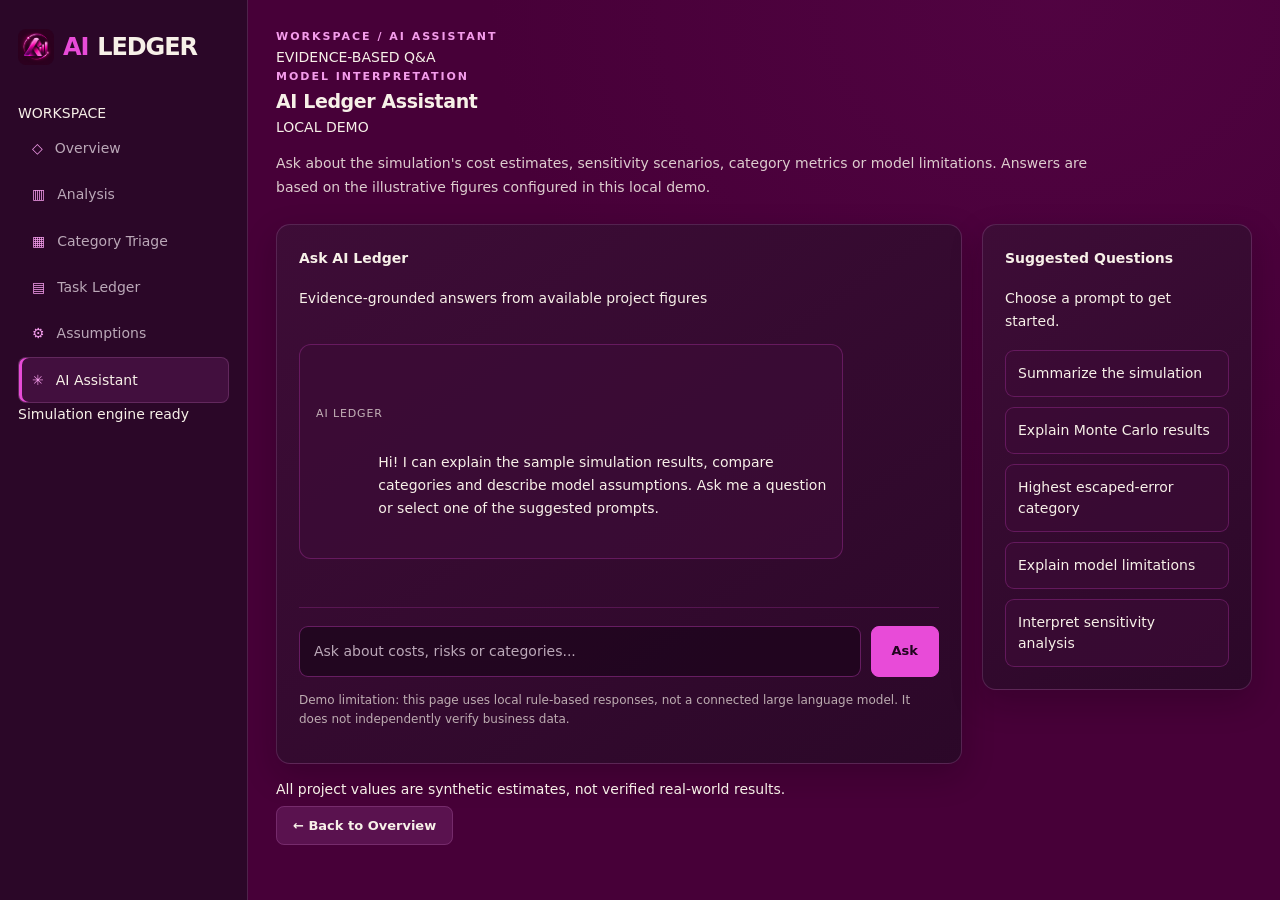
==== ai-assistant.html @ c5599b00 "Complete AI Ledger Overview Dashboard" ====
<!DOCTYPE html>
<html lang="en">
<head>
  <meta charset="UTF-8">
  <meta name="viewport" content="width=device-width, initial-scale=1.0">
  <title>AI Assistant | AI LEDGER</title>
  <link rel="stylesheet" href="styles.css">
  <style>
    .assistant-intro {
      max-width: 850px;
      line-height: 1.7;
      opacity: .85;
      margin-bottom: 24px;
    }
    .assistant-layout {
      display: grid;
      grid-template-columns: minmax(0, 1fr) 270px;
      gap: 20px;
      align-items: start;
    }
    .assistant-chat {
      min-width: 0;
      display: flex;
      flex-direction: column;
      min-height: 540px;
    }
    .chat-messages {
      display: flex;
      flex-direction: column;
      gap: 15px;
      padding: 20px 0;
      flex: 1;
      min-height: 280px;
      max-height: 460px;
      overflow-y: auto;
    }
    .chat-message {
      max-width: 88%;
      padding: 14px 16px;
      border: 1px solid rgba(230, 72, 220, .25);
      border-radius: 12px;
      line-height: 1.65;
      white-space: pre-wrap;
      overflow-wrap: anywhere;
    }
    .chat-message.assistant {
      align-self: flex-start;
      background: rgba(60, 12, 55, .7);
    }
    .chat-message.user {
      align-self: flex-end;
      background: rgba(160, 30, 140, .25);
    }
    .chat-role {
      display: block;
      font-size: 11px;
      text-transform: uppercase;
      letter-spacing: .08em;
      opacity: .72;
      margin-bottom: 5px;
    }
    .chat-form {
      display: flex;
      gap: 10px;
      border-top: 1px solid rgba(230, 72, 220, .2);
      padding-top: 18px;
    }
    .chat-form input {
      flex: 1;
      min-width: 0;
      padding: 13px 14px;
      color: inherit;
      background: rgba(30, 5, 29, .8);
      border: 1px solid rgba(230, 72, 220, .35);
      border-radius: 9px;
      font: inherit;
    }
    .chat-form button {
      padding: 12px 20px;
      cursor: pointer;
    }
    .suggestion-list {
      display: flex;
      flex-direction: column;
      gap: 10px;
      margin-top: 18px;
    }
    .suggestion-button {
      text-align: left;
      padding: 12px;
      color: inherit;
      background: rgba(60, 12, 55, .65);
      border: 1px solid rgba(230, 72, 220, .25);
      border-radius: 9px;
      cursor: pointer;
      font: inherit;
      line-height: 1.5;
    }
    .suggestion-button:hover {
      border-color: rgba(240, 75, 220, .8);
    }
    .assistant-disclaimer {
      font-size: 12px;
      opacity: .7;
      line-height: 1.6;
      margin-top: 14px;
    }
    @media (max-width: 900px) {
      .assistant-layout { grid-template-columns: 1fr; }
      .assistant-chat { min-height: 440px; }
    }
    @media (max-width: 600px) {
      .chat-form { flex-direction: column; }
      .chat-message { max-width: 96%; }
    }
  </style>
</head>
<body>
<div class="app-shell">
  <aside class="sidebar">
    <a class="brand" href="index.html" aria-label="AI Ledger home">
      <img class="brand-logo" src="assets/ai-ledger-logo.png" alt="">
      <span class="brand-ai">AI</span>
      <span class="brand-ledger">LEDGER</span>
    </a>

    <div class="sidebar-caption">WORKSPACE</div>
    <nav class="sidebar-nav" aria-label="Main navigation">
      <a class="nav-link" href="index.html">
        <span class="nav-icon">◇</span><span>Overview</span>
      </a>
      <a class="nav-link" href="analysis.html">
        <span class="nav-icon">▥</span><span>Analysis</span>
      </a>
      <a class="nav-link" href="category-triage.html">
        <span class="nav-icon">▦</span><span>Category Triage</span>
      </a>
      <a class="nav-link" href="task-ledger.html">
        <span class="nav-icon">▤</span><span>Task Ledger</span>
      </a>
      <a class="nav-link" href="assumptions.html">
        <span class="nav-icon">⚙</span><span>Assumptions</span>
      </a>
      <a class="nav-link active" href="ai-assistant.html">
        <span class="nav-icon">✳</span><span>AI Assistant</span>
      </a>
    </nav>

    <div class="sidebar-footer">
      <span class="status-dot"></span>
      <span>Simulation engine ready</span>
    </div>
  </aside>

  <main class="main-content">
    <header class="topbar">
      <div>
        <div class="eyebrow">WORKSPACE / AI ASSISTANT</div>
        <div class="data-badge">EVIDENCE-BASED Q&amp;A</div>
      </div>
    </header>

    <section class="dashboard-section">
      <div class="section-heading">
        <div>
          <div class="eyebrow">MODEL INTERPRETATION</div>
          <h1 class="section-title">AI Ledger Assistant</h1>
        </div>
        <span class="data-badge">LOCAL DEMO</span>
      </div>

      <p class="assistant-intro">
        Ask about the simulation's cost estimates, sensitivity scenarios,
        category metrics or model limitations. Answers are based on the
        illustrative figures configured in this local demo.
      </p>

      <div class="assistant-layout">
        <article class="card assistant-chat">
          <div>
            <h3 class="chart-title">Ask AI Ledger</h3>
            <p class="chart-subtitle">
              Evidence-grounded answers from available project figures
            </p>
          </div>

          <div class="chat-messages" id="chat-messages" aria-live="polite">
            <div class="chat-message assistant">
              <span class="chat-role">AI Ledger</span>
              Hi! I can explain the sample simulation results, compare
              categories and describe model assumptions. Ask me a question
              or select one of the suggested prompts.
            </div>
          </div>

          <form class="chat-form" id="chat-form">
            <input id="chat-input" type="text"
                   placeholder="Ask about costs, risks or categories..."
                   autocomplete="off" required>
            <button class="primary-button" type="submit">Ask</button>
          </form>

          <p class="assistant-disclaimer">
            Demo limitation: this page uses local rule-based responses, not
            a connected large language model. It does not independently
            verify business data.
          </p>
        </article>

        <aside class="card">
          <h3 class="chart-title">Suggested Questions</h3>
          <p class="chart-subtitle">Choose a prompt to get started.</p>
          <div class="suggestion-list">
            <button class="suggestion-button" type="button"
                    data-question="Summarize the simulation results">
              Summarize the simulation
            </button>
            <button class="suggestion-button" type="button"
                    data-question="Explain the Monte Carlo results">
              Explain Monte Carlo results
            </button>
            <button class="suggestion-button" type="button"
                    data-question="Which category has the highest escaped error rate?">
              Highest escaped-error category
            </button>
            <button class="suggestion-button" type="button"
                    data-question="Explain the model limitations">
              Explain model limitations
            </button>
            <button class="suggestion-button" type="button"
                    data-question="How do I interpret sensitivity analysis?">
              Interpret sensitivity analysis
            </button>
          </div>
        </aside>
      </div>

      <p class="kpi-note">
        All project values are synthetic estimates, not verified real-world results.
      </p>

      <a class="secondary-button" href="index.html">← Back to Overview</a>
    </section>
  </main>
</div>

<script>
(() => {
  const form = document.getElementById("chat-form");
  const input = document.getElementById("chat-input");
  const messages = document.getElementById("chat-messages");

  function addMessage(role, text) {
    const message = document.createElement("div");
    message.className = `chat-message ${role}`;

    const label = document.createElement("span");
    label.className = "chat-role";
    label.textContent = role === "user" ? "You" : "AI Ledger";

    const content = document.createElement("div");
    content.textContent = text;

    message.append(label, content);
    messages.appendChild(message);
    messages.scrollTop = messages.scrollHeight;
  }

  function answerQuestion(question) {
    const q = question.toLowerCase();

    if (q.includes("monte carlo") || q.includes("simulation results") ||
        q.includes("summarize") || q.includes("summary")) {
      return "The saved synthetic Monte Carlo output reports a P10 value of ₹38,676.21, a median (P50) of ₹42,072.73, a P90 value of ₹45,639.91 and a mean of ₹42,132.88. These figures describe the model's simulated outcomes, not guaranteed savings or verified business results.";
    }

    if (q.includes("escaped error") || q.includes("highest error") ||
        q.includes("error rate") || q.includes("category")) {
      return "The saved category summary reports these escaped-error rates: Complaints 3.15%, Technical 1.70%, Returns 1.43%, Account 0.72%, and Billing 0.58%. Complaints has the highest rate in this synthetic sample. Review the category data and assumptions before making operational decisions.";
    }

    if (q.includes("sensitivity") || q.includes("sensitive")) {
      return "The saved sensitivity analysis reports a base value of ₹42,107.59. Accuracy -2 percentage points gives ₹37,737.59; accuracy +2 points gives ₹46,477.59. Hourly cost -20% gives ₹30,256.47, while +20% gives ₹53,958.71. Doubling AI cost gives ₹41,707.59, and doubling error cost gives ₹27,359.59. These are assumption-dependent model outputs.";
    }

    if (q.includes("limitation") || q.includes("assumption") ||
        q.includes("reliable") || q.includes("real world")) {
      return "This project uses synthetic task records and illustrative cost, review and error assumptions. Its results depend on those inputs and should not be presented as measured business savings. Validate assumptions against real operational data and independently test the calculation logic before using it for decisions.";
    }

    if (q.includes("cost") || q.includes("expense") || q.includes("value")) {
      return "The saved model summary reports a median net value of ₹42,072.73. Its cost breakdown includes AI cost ₹400, escaped errors ₹15,703.97, review cost ₹28,113.16 and rework cost ₹5,354.33. These are synthetic estimates; the net value should be interpreted alongside the model assumptions.";
    }

    return "I can currently answer questions about the saved Monte Carlo results, sensitivity analysis, category escaped-error rates, cost breakdown and model limitations. Try asking about one of those topics. This local demo does not call an external AI service.";
  }

  function submitQuestion(question) {
    const cleaned = question.trim();
    if (!cleaned) return;
    addMessage("user", cleaned);
    addMessage("assistant", answerQuestion(cleaned));
  }

  form.addEventListener("submit", event => {
    event.preventDefault();
    submitQuestion(input.value);
    input.value = "";
    input.focus();
  });

  document.querySelectorAll("[data-question]").forEach(button => {
    button.addEventListener("click", () => {
      submitQuestion(button.dataset.question);
    });
  });
})();
</script>
</body>
</html>
---- styles.css ----
/* =========================================
   AI LEDGER — DESIGN SYSTEM
   Burgundy / Magenta Fintech Theme
   ========================================= */

:root {
  color-scheme: dark;

  /* Brand palette */
  --burgundy: #470038;
  --plum: #2A0828;
  --surface: #5A124F;
  --magenta: #E84BD8;
  --soft-pink: #F49CEB;
  --ivory: #F7F0E8;
  --mauve: #BBA8B8;
  --mint: #55D6A6;
  --coral: #FF7D8A;

  /* UI colours */
  --background: var(--burgundy);
  --background-deep: #21051F;
  --card: #310A2D;
  --card-hover: #3B0D36;
  --border: rgba(244, 156, 235, 0.18);
  --border-active: rgba(232, 75, 216, 0.65);
  --text-primary: var(--ivory);
  --text-secondary: var(--mauve);

  /* Effects */
  --accent-glow: 0 0 28px rgba(232, 75, 216, 0.14);
  --card-shadow: 0 12px 32px rgba(15, 0, 13, 0.22);

  /* Spacing and sizing */
  --radius-sm: 8px;
  --radius-md: 14px;
  --radius-lg: 20px;
  --radius-xl: 26px;
  --page-padding: 28px;

  /* Motion */
  --ease: cubic-bezier(0.22, 1, 0.36, 1);
  --transition: 220ms var(--ease);

  font-family: Inter, ui-sans-serif, system-ui, -apple-system,
    BlinkMacSystemFont, "Segoe UI", sans-serif;
}

* {
  box-sizing: border-box;
}

html {
  scroll-behavior: smooth;
  scroll-padding-top: 24px;
}

body {
  margin: 0;
  min-width: 320px;
  min-height: 100vh;
  background:
    radial-gradient(
      ellipse at 82% 0%,
      rgba(120, 15, 103, 0.20),
      transparent 38%
    ),
    var(--background);
  color: var(--text-primary);
  font-size: 14px;
  line-height: 1.6;
  -webkit-font-smoothing: antialiased;
}

button,
input,
select,
textarea {
  font: inherit;
}

button {
  color: inherit;
  cursor: pointer;
}

button:focus-visible,
input:focus-visible,
select:focus-visible,
textarea:focus-visible,
a:focus-visible {
  outline: 2px solid var(--magenta);
  outline-offset: 4px;
}

a {
  color: var(--soft-pink);
  text-decoration: none;
}

a:hover {
  color: var(--magenta);
}

::selection {
  color: var(--plum);
  background: var(--soft-pink);
}

/* Main application layout */

.app-shell {
  width: 100%;
  min-height: 100vh;
}

.sidebar {
  position: fixed;
  inset: 0 auto 0 0;
  z-index: 20;
  display: flex;
  flex-direction: column;
  width: 248px;
  padding: 28px 18px;
  background: rgba(42, 8, 40, 0.96);
  border-right: 1px solid var(--border);
  backdrop-filter: blur(18px);
}

.main-content {
  min-width: 0;
  margin-left: 248px;
  padding: var(--page-padding);
}

.brand {
  display: flex;
  align-items: center;
  gap: 9px;
  margin: 0 0 36px;
  font-size: 24px;
  font-weight: 800;
  letter-spacing: -1.1px;
}

.brand-ai {
  color: var(--magenta);
}

.brand-ledger {
  color: var(--ivory);
}

.nav-label {
  margin: 0 12px 12px;
  color: var(--mauve);
  font-size: 10px;
  font-weight: 700;
  letter-spacing: 1.8px;
  text-transform: uppercase;
}

.nav-list {
  display: grid;
  gap: 6px;
}

.nav-link {
  display: flex;
  align-items: center;
  gap: 12px;
  min-height: 46px;
  padding: 11px 13px;
  color: var(--text-secondary);
  background: transparent;
  border: 1px solid transparent;
  border-radius: var(--radius-sm);
  transition:
    color var(--transition),
    background var(--transition),
    border-color var(--transition);
}

.nav-link:hover,
.nav-link.active {
  color: var(--ivory);
  background: rgba(232, 75, 216, 0.12);
  border-color: var(--border);
}

.nav-link.active {
  box-shadow: inset 3px 0 var(--magenta);
}

.nav-icon {
  color: var(--soft-pink);
}

/* Hero and typography */

.hero {
  position: relative;
  overflow: hidden;
  padding: 34px;
  background:
    radial-gradient(
      circle at 90% 15%,
      rgba(232, 75, 216, 0.15),
      transparent 32%
    ),
    linear-gradient(135deg, #35082F, #470038 68%, #2A0828);
  border: 1px solid var(--border);
  border-radius: var(--radius-xl);
  box-shadow: var(--card-shadow);
}

.eyebrow {
  color: var(--soft-pink);
  font-size: 11px;
  font-weight: 700;
  letter-spacing: 2px;
  text-transform: uppercase;
}

.hero-title {
  margin: 12px 0;
  font-size: clamp(36px, 5vw, 66px);
  font-weight: 850;
  line-height: 1.04;
  letter-spacing: -2.8px;
}

.hero-title .brand-ai {
  color: var(--magenta);
}

.hero-title .brand-ledger {
  color: var(--ivory);
}

.hero-description {
  max-width: 620px;
  color: var(--text-secondary);
  font-size: 15px;
}

.section-title {
  margin: 0;
  font-size: 19px;
  font-weight: 700;
  letter-spacing: -0.4px;
}

.section-subtitle {
  margin: 5px 0 0;
  color: var(--text-secondary);
  font-size: 12px;
}

/* Simulation badge */

.simulation-badge {
  display: inline-flex;
  align-items: center;
  gap: 8px;
  width: fit-content;
  padding: 7px 12px;
  color: var(--soft-pink);
  background: rgba(232, 75, 216, 0.10);
  border: 1px solid var(--border-active);
  border-radius: 999px;
  font-size: 10px;
  font-weight: 750;
  letter-spacing: 1px;
}

.simulation-badge::before {
  width: 7px;
  height: 7px;
  content: "";
  background: var(--magenta);
  border-radius: 50%;
  box-shadow: 0 0 12px rgba(232, 75, 216, 0.65);
}

/* Dashboard cards and KPI grid */

.kpi-grid {
  display: grid;
  grid-template-columns: repeat(4, minmax(0, 1fr));
  gap: 14px;
}

.card,
.kpi-card {
  min-width: 0;
  background: linear-gradient(
    145deg,
    rgba(61, 13, 55, 0.96),
    rgba(42, 8, 40, 0.96)
  );
  border: 1px solid var(--border);
  border-radius: var(--radius-md);
  box-shadow: var(--card-shadow);
  transition:
    transform var(--transition),
    border-color var(--transition),
    box-shadow var(--transition);
}

.card {
  padding: 22px;
}

.kpi-card {
  padding: 18px;
}

.card:hover,
.kpi-card:hover {
  border-color: var(--border-active);
  box-shadow: var(--card-shadow), var(--accent-glow);
}

.kpi-label {
  color: var(--text-secondary);
  font-size: 11px;
  font-weight: 600;
}

.kpi-value {
  margin: 8px 0;
  color: var(--ivory);
  font-size: clamp(22px, 2.4vw, 32px);
  font-weight: 800;
  line-height: 1.2;
  letter-spacing: -1px;
  font-variant-numeric: tabular-nums;
}

.value-positive {
  color: var(--mint);
}

.value-negative,
.value-risk {
  color: var(--coral);
}

.value-accent {
  color: var(--soft-pink);
}

/* Charts */

.chart-grid {
  display: grid;
  grid-template-columns: repeat(2, minmax(0, 1fr));
  gap: 16px;
}

.chart-card {
  min-height: 280px;
  padding: 20px;
  overflow: hidden;
}

.chart-card.wide {
  grid-column: 1 / -1;
}

.chart-title {
  margin: 0 0 18px;
  font-size: 14px;
  font-weight: 700;
}

.chart-title span {
  color: var(--mauve);
  font-size: 11px;
  font-weight: 500;
}

.chart-container {
    position: relative;
    width: 100%;
    height: 260px;
    min-height: 0;
    overflow: hidden;
}

.chart-container svg,
.chart-container canvas {
    display: block;
    width: 100%;
    height: 260px !important;
    max-width: 100%;
    max-height: 260px;
}
/* Controls */

.control-grid {
  display: grid;
  grid-template-columns: repeat(2, minmax(0, 1fr));
  gap: 18px;
}

.control-field {
  display: grid;
  gap: 9px;
}

.control-label {
  display: flex;
  justify-content: space-between;
  gap: 12px;
  color: var(--text-secondary);
  font-size: 12px;
}

.control-value {
  color: var(--soft-pink);
  font-weight: 700;
  font-variant-numeric: tabular-nums;
}

input[type="range"] {
  width: 100%;
  accent-color: var(--magenta);
  cursor: pointer;
}

input[type="number"],
input[type="text"],
select,
textarea {
  width: 100%;
  min-height: 42px;
  padding: 10px 12px;
  color: var(--ivory);
  background: var(--plum);
  border: 1px solid var(--border);
  border-radius: var(--radius-sm);
}

input::placeholder,
textarea::placeholder {
  color: var(--mauve);
}

/* Buttons */

.btn {
  display: inline-flex;
  align-items: center;
  justify-content: center;
  gap: 9px;
  min-height: 44px;
  padding: 10px 18px;
  color: var(--ivory);
  background: var(--surface);
  border: 1px solid var(--border);
  border-radius: 999px;
  font-weight: 700;
  transition:
    transform var(--transition),
    background var(--transition),
    box-shadow var(--transition);
}

.btn:hover {
  background: #701764;
  box-shadow: var(--accent-glow);
}

.btn:active {
  transform: scale(0.97);
}

.btn-primary {
  color: var(--plum);
  background: var(--magenta);
  border-color: transparent;
}

.btn-primary:hover {
  color: var(--plum);
  background: var(--soft-pink);
}

.btn-secondary {
  background: transparent;
  border-color: var(--border-active);
}

/* Tables */

.table-wrapper {
  width: 100%;
  overflow-x: auto;
  border: 1px solid var(--border);
  border-radius: var(--radius-md);
}

table {
  width: 100%;
  border-collapse: collapse;
  text-align: left;
  font-size: 12px;
}

thead {
  background: rgba(42, 8, 40, 0.9);
}

th,
td {
  padding: 13px 16px;
  border-bottom: 1px solid var(--border);
  white-space: nowrap;
}

th {
  color: var(--mauve);
  font-size: 10px;
  font-weight: 700;
  letter-spacing: 0.7px;
  text-transform: uppercase;
}

td {
  color: var(--ivory);
}

tbody tr:hover {
  background: rgba(232, 75, 216, 0.055);
}

/* Verdicts and status indicators */

.verdict {
  display: inline-flex;
  align-items: center;
  justify-content: center;
  padding: 5px 9px;
  border: 1px solid currentColor;
  border-radius: 999px;
  font-size: 10px;
  font-weight: 750;
  letter-spacing: 0.3px;
}

.verdict-automate {
  color: var(--mint);
  background: rgba(85, 214, 166, 0.08);
}

.verdict-assist {
  color: var(--soft-pink);
  background: rgba(244, 156, 235, 0.08);
}

.verdict-human {
  color: var(--coral);
  background: rgba(255, 125, 138, 0.08);
}

/* Warnings and empty states */

.alert {
  padding: 14px 16px;
  color: var(--ivory);
  background: rgba(255, 125, 138, 0.08);
  border: 1px solid rgba(255, 125, 138, 0.35);
  border-radius: var(--radius-md);
}

.alert strong {
  color: var(--coral);
}

.empty-state {
  display: grid;
  min-height: 180px;
  place-items: center;
  padding: 24px;
  color: var(--text-secondary);
  text-align: center;
}

/* General utilities */

.page-section {
  display: grid;
  gap: 18px;
  margin-top: 28px;
  scroll-margin-top: 24px;
}

.section-header {
  display: flex;
  align-items: center;
  justify-content: space-between;
  flex-wrap: wrap;
  gap: 14px;
}

.flex-row {
  display: flex;
  align-items: center;
  flex-wrap: wrap;
  gap: 12px;
}

.muted {
  color: var(--text-secondary);
}

.divider {
  height: 1px;
  background: var(--border);
  border: 0;
}

.tabular {
  font-variant-numeric: tabular-nums;
}

/* Responsive layouts */

@media (max-width: 1200px) {
  .kpi-grid {
    grid-template-columns: repeat(2, minmax(0, 1fr));
  }

  .sidebar {
    width: 220px;
  }

  .main-content {
    margin-left: 220px;
  }
}

@media (max-width: 800px) {
  :root {
    --page-padding: 18px;
  }

  .sidebar {
    position: relative;
    width: 100%;
    height: auto;
    padding: 16px;
    border-right: 0;
    border-bottom: 1px solid var(--border);
  }

  .brand {
    margin-bottom: 16px;
  }

  .nav-list {
    display: flex;
    overflow-x: auto;
    padding-bottom: 4px;
  }

  .nav-link {
    flex-shrink: 0;
  }

  .main-content {
    margin-left: 0;
    padding: var(--page-padding);
  }

  .hero {
    padding: 24px;
  }

  .chart-grid {
    grid-template-columns: 1fr;
  }

  .chart-card.wide {
    grid-column: auto;
  }
}

@media (max-width: 480px) {
  :root {
    --page-padding: 12px;
  }

  .hero {
    padding: 20px;
  }

  .hero-title {
    font-size: 38px;
    letter-spacing: -1.8px;
  }

  .kpi-grid,
  .control-grid {
    grid-template-columns: 1fr;
  }

  .card,
  .kpi-card,
  .chart-card {
    padding: 16px;
  }

  .section-title {
    font-size: 17px;
  }
}

/* Accessible reduced-motion support */

@media (prefers-reduced-motion: reduce) {
  *,
  *::before,
  *::after {
    scroll-behavior: auto !important;
    animation-duration: 0.01ms !important;
    animation-iteration-count: 1 !important;
    transition-duration: 0.01ms !important;
  }
}

/* ==========================================================
   AI LEDGER — HTML COMPATIBILITY LAYER
   Extends the existing Burgundy / Magenta design system.
   ========================================================== */

.hero-art {
  position: relative;
  min-height: 260px;
  overflow: hidden;
  isolation: isolate;
  border-radius: var(--radius-lg);
  background:
    radial-gradient(circle at 70% 25%, rgba(232, 75, 216, 0.2), transparent 42%),
    linear-gradient(135deg, var(--plum), var(--burgundy));
}

.art-orb {
  position: absolute;
  width: 145px;
  height: 145px;
  top: 24px;
  left: 24%;
  border: 2px solid rgba(249, 156, 235, 0.65);
  border-radius: 50%;
  background: radial-gradient(circle at 30% 25%, var(--soft-pink), var(--plum) 60%, #10030f);
  box-shadow: 0 0 38px rgba(232, 75, 216, 0.2), inset -18px -15px 30px rgba(0, 0, 0, 0.5);
}

.art-cube {
  position: absolute;
  width: 125px;
  height: 125px;
  right: 14%;
  top: 52px;
  border: 1px solid rgba(249, 156, 235, 0.5);
  background: linear-gradient(135deg, var(--magenta), var(--surface));
  box-shadow: 12px 12px 0 rgba(90, 18, 79, 0.65), 0 0 28px rgba(232, 75, 216, 0.18);
  transform: rotate(-8deg);
}

.art-pattern {
  position: absolute;
  width: 240px;
  height: 70px;
  right: -8px;
  bottom: 0;
  opacity: 0.8;
  background-image: radial-gradient(var(--soft-pink) 2px, transparent 3px);
  background-size: 15px 15px;
  transform: skewY(-8deg);
}

.table-card,
.assistant-card {
  min-width: 0;
  overflow: hidden;
  padding: 24px;
  border: 1px solid var(--border);
  border-radius: var(--radius-lg);
  background: var(--card);
  box-shadow: var(--card-shadow);
}

.table-toolbar,
.table-footer,
.assumptions-actions {
  display: flex;
  align-items: center;
  justify-content: space-between;
  gap: 16px;
  flex-wrap: wrap;
}

.table-toolbar {
  margin-bottom: 20px;
}

.table-controls {
  display: flex;
  align-items: center;
  gap: 10px;
  flex-wrap: wrap;
}

.table-controls input,
.table-controls select,
.assumption-field input,
.assistant-form input {
  min-width: 0;
  padding: 11px 13px;
  color: var(--text-primary);
  border: 1px solid var(--border);
  border-radius: var(--radius-sm);
  background: var(--background-deep);
  font: inherit;
}

.table-controls input::placeholder,
.assistant-form input::placeholder {
  color: var(--text-secondary);
}

.table-scroll {
  width: 100%;
  overflow-x: auto;
}

.table-scroll table {
  width: 100%;
  border-collapse: collapse;
  white-space: nowrap;
  text-align: left;
}

.table-scroll th,
.table-scroll td {
  padding: 14px 12px;
  border-bottom: 1px solid var(--border);
  font-size: 13px;
}

.table-scroll th {
  color: var(--text-secondary);
  font-weight: 600;
  background: rgba(90, 18, 79, 0.14);
}

.table-scroll td {
  color: var(--text-primary);
}

.table-scroll tbody tr:hover {
  background: var(--card-hover);
}

.table-footer {
  margin-top: 18px;
  color: var(--text-secondary);
  font-size: 13px;
}

.pagination {
  display: flex;
  gap: 8px;
}

.assumptions-card {
  padding: 24px;
  border: 1px solid var(--border);
  border-radius: var(--radius-lg);
  background: var(--card);
}

.assumptions-grid {
  display: grid;
  grid-template-columns: repeat(4, minmax(0, 1fr));
  gap: 16px;
  margin: 24px 0;
}

.assumption-field {
  display: flex;
  flex-direction: column;
  gap: 9px;
  color: var(--text-secondary);
  font-size: 13px;
}

.assumption-field input {
  width: 100%;
}

.primary-button,
.secondary-button {
  padding: 11px 16px;
  border-radius: var(--radius-sm);
  font: inherit;
  font-size: 13px;
  font-weight: 600;
  cursor: pointer;
  transition: var(--transition);
}

.primary-button {
  color: #21051f;
  border: 1px solid var(--magenta);
  background: var(--magenta);
}

.primary-button:hover {
  filter: brightness(1.08);
  transform: translateY(-1px);
}

.secondary-button {
  color: var(--text-primary);
  border: 1px solid var(--border);
  background: var(--surface);
}

.secondary-button:hover {
  border-color: var(--border-active);
  background: var(--card-hover);
}

.assistant-intro {
  display: flex;
  align-items: flex-start;
  gap: 16px;
  margin-bottom: 22px;
}

.assistant-icon {
  display: grid;
  width: 46px;
  height: 46px;
  flex-shrink: 0;
  place-items: center;
  border-radius: var(--radius-md);
  color: var(--magenta);
  background: rgba(232, 75, 216, 0.13);
  font-size: 24px;
}

.assistant-messages {
  display: flex;
  flex-direction: column;
  gap: 12px;
  min-height: 110px;
  max-height: 360px;
  overflow-y: auto;
  padding: 16px;
  border: 1px solid var(--border);
  border-radius: var(--radius-md);
  background: var(--background-deep);
}

.assistant-message {
  max-width: 90%;
  padding: 12px 15px;
  border-radius: var(--radius-md);
  font-size: 14px;
  line-height: 1.6;
  overflow-wrap: anywhere;
}

.assistant-response {
  align-self: flex-start;
  color: var(--text-primary);
  background: var(--surface);
}

.assistant-question {
  align-self: flex-end;
  color: var(--text-primary);
  background: rgba(232, 75, 216, 0.15);
}

.assistant-form {
  display: flex;
  gap: 12px;
  margin-top: 16px;
}

.assistant-form input {
  flex: 1;
  width: 100%;
}

.app-footer {
  display: flex;
  justify-content: space-between;
  align-items: center;
  gap: 16px;
  flex-wrap: wrap;
  margin-top: 40px;
  padding: 24px 0;
  border-top: 1px solid var(--border);
  color: var(--text-secondary);
  font-size: 12px;
}

.footer-brand {
  font-weight: 800;
  letter-spacing: 1px;
}

.toast {
  position: fixed;
  right: 24px;
  bottom: 24px;
  z-index: 1000;
  max-width: min(360px, calc(100vw - 32px));
  padding: 14px 18px;
  color: var(--text-primary);
  border: 1px solid var(--border-active);
  border-radius: var(--radius-md);
  background: var(--plum);
  box-shadow: var(--card-shadow);
  opacity: 0;
  pointer-events: none;
  transform: translateY(10px);
  transition: var(--transition);
}

.toast.visible {
  opacity: 1;
  transform: translateY(0);
}

.menu-toggle {
  display: none;
}

@media (max-width: 900px) {
  .hero-art {
    min-height: 200px;
  }

  .assumptions-grid {
    grid-template-columns: repeat(2, minmax(0, 1fr));
  }

  .menu-toggle {
    display: inline-flex;
  }
}

@media (max-width: 480px) {
  .hero-art {
    min-height: 170px;
  }

  .art-orb {
    width: 100px;
    height: 100px;
  }

  .art-cube {
    width: 90px;
    height: 90px;
  }

  .table-card,
  .assistant-card,
  .assumptions-card {
    padding: 16px;
  }

  .assumptions-grid {
    grid-template-columns: 1fr;
  }

  .assistant-form {
    flex-direction: column;
  }

  .assistant-form .primary-button {
    width: 100%;
  }

  .app-footer {
    align-items: flex-start;
    flex-direction: column;
  }
}

/* AI LEDGER — Reference banner */
.hero-banner {
  width: 100%;
  min-height: 0;
  padding: 0;
  margin: 0 0 20px;
  overflow: hidden;
  border: 1px solid rgba(232, 75, 216, 0.22);
  border-radius: 20px;
  background: #470038;
  line-height: 0;
}

.hero-banner-image {
  display: block;
  width: 100%;
  height: auto;
  object-fit: contain;
  object-position: center;
}

/* Mobile layout */
@media (max-width: 768px) {
  .hero-banner {
    border-radius: 12px;
    margin-bottom: 16px;
  }
}
/* AI LEDGER — Sidebar logo */
.brand-logo {
  width: 36px;
  height: 36px;
  flex: 0 0 36px;
  object-fit: contain;
  display: block;
  border-radius: 8px;
}

/* AI LEDGER — Header actions and refresh button */
.topbar-actions {
  display: flex;
  align-items: center;
  justify-content: flex-end;
  gap: 12px;
  width: 100%;
}

.icon-button#refresh-data {
  margin-left: auto;
  width: 42px;
  height: 42px;
  display: inline-flex;
  align-items: center;
  justify-content: center;
  flex-shrink: 0;
  color: var(--ivory);
  background: var(--dark-plum);
  border: 1px solid var(--magenta);
  border-radius: 10px;
  cursor: pointer;
  transition: background 0.2s ease, box-shadow 0.2s ease,
    transform 0.2s ease;
}

.icon-button#refresh-data:hover {
  background: var(--burgundy-surface);
  box-shadow: 0 0 16px rgba(232, 75, 216, 0.25);
  transform: translateY(-1px);
}

.icon-button#refresh-data:focus-visible {
  outline: 2px solid var(--soft-pink);
  outline-offset: 3px;
}

/* Refresh button loading animation */
#refresh-data {
  transition:
    transform 0.25s ease,
    opacity 0.25s ease,
    border-color 0.25s ease;
}

#refresh-data.is-loading {
  opacity: 0.7;
  cursor: wait;
}

@keyframes refresh-pulse {
  0%, 100% {
    box-shadow: 0 0 0 0 rgba(232, 75, 216, 0);
  }
  50% {
    box-shadow: 0 0 12px 2px rgba(232, 75, 216, 0.35);
  }
}

/* Refresh icon animation */
.refresh-icon {
  display: inline-block;
  font-size: 20px;
  line-height: 1;
  transition: transform 0.3s ease;
}

#refresh-data:hover .refresh-icon {
  transform: rotate(90deg);
}

#refresh-data.is-loading .refresh-icon {
  animation: refresh-spin 0.8s linear infinite;
}

@keyframes refresh-spin {
  to {
    transform: rotate(360deg);
  }
}
/* Overview: side-by-side chart cards */
.grid-2 {
    display: grid;
    grid-template-columns: repeat(2, minmax(0, 1fr));
    gap: 20px;
    align-items: stretch;
}

.grid-2 > .card {
    min-width: 0;
    min-height: 380px;
}

/* Responsive layout */
@media (max-width: 800px) {
    .grid-2 {
        grid-template-columns: 1fr;
    }
}
/* Key Insights - Compact Layout */
.insights-grid {
  display: grid;
  grid-template-columns: repeat(3, minmax(0, 1fr));
  gap: 20px;
  align-items: stretch;
}

.insight-card {
  min-height: 190px;
  height: auto;
  padding: 26px;
}

@media (max-width: 1000px) {
  .insights-grid {
    grid-template-columns: repeat(2, minmax(0, 1fr));
  }
}

@media (max-width: 650px) {
  .insights-grid {
    grid-template-columns: 1fr;
  }
}
/* Final override: compact Key Insights cards */
.dashboard-section .insights-grid {
  display: grid !important;
  grid-template-columns: repeat(3, minmax(0, 1fr)) !important;
  gap: 20px !important;
  align-items: stretch;
}

.dashboard-section .insights-grid .insight-card {
  min-height: 190px !important;
  height: auto !important;
  padding: 24px !important;
  align-self: stretch;
}

@media (max-width: 1000px) {
  .dashboard-section .insights-grid {
    grid-template-columns: repeat(2, minmax(0, 1fr)) !important;
  }
}

@media (max-width: 650px) {
  .dashboard-section .insights-grid {
    grid-template-columns: 1fr !important;
  }
}
/* Key Insights layout fix */
#key-insights .grid-2 {
  display: grid !important;
  grid-template-columns: repeat(3, minmax(0, 1fr)) !important;
  gap: 20px !important;
}

#key-insights .insight-card {
  min-height: 190px !important;
  height: auto !important;
  padding: 24px !important;
}

@media (max-width: 1000px) {
  #key-insights .grid-2 {
    grid-template-columns: repeat(2, minmax(0, 1fr)) !important;
  }
}

@media (max-width: 650px) {
  #key-insights .grid-2 {
    grid-template-columns: 1fr !important;
  }
}

/* =====================================
   TOP 3 CATEGORIES - PREMIUM CARD DESIGN
===================================== */

#top-categories-grid {
    display: grid;
    grid-template-columns: repeat(3, minmax(0, 1fr));
    gap: 24px;
    align-items: stretch;
}

.category-feature-card {
    position: relative;
    overflow: hidden;
    padding: 30px;
    min-width: 0;
    border: 1px solid rgba(232, 75, 216, 0.48);
    border-radius: 20px;
    background: linear-gradient(
        145deg,
        rgba(90, 18, 79, 0.42),
        rgba(42, 8, 40, 0.96)
    );
    box-shadow: 0 12px 35px rgba(0, 0, 0, 0.18);
    transition: transform 0.25s ease, border-color 0.25s ease,
                box-shadow 0.25s ease;
}

.category-feature-card:hover {
    transform: translateY(-5px);
    border-color: #E84BD8;
    box-shadow: 0 12px 35px rgba(232, 75, 216, 0.13);
}

.category-card-header {
    display: grid;
    grid-template-columns: 100px minmax(0, 1fr) 65px;
    align-items: center;
    gap: 22px;
    min-height: 145px;
    padding-bottom: 25px;
    border-bottom: 1px solid rgba(232, 75, 216, 0.20);
}

.category-icon {
    width: 100px;
    height: 100px;
    display: grid;
    place-items: center;
    border-radius: 19px;
    background: linear-gradient(145deg, #78146C, #420A40);
    border: 1px solid rgba(232, 75, 216, 0.25);
    color: #F49CEB;
    font-size: 52px;
    font-weight: 700;
    box-shadow: inset 0 0 20px rgba(232, 75, 216, 0.10);
}

.category-heading {
    min-width: 0;
}

.rank-badge {
    display: inline-block;
    padding: 5px 13px;
    margin-bottom: 13px;
    border: 1px solid #E84BD8;
    border-radius: 30px;
    color: #E84BD8;
    font-size: 12px;
    font-weight: 700;
    letter-spacing: 1px;
}

.category-heading h3 {
    margin: 0 0 9px;
    color: #FFF5FC;
    font-size: 23px;
    font-weight: 700;
}

.category-heading p {
    margin: 0;
    color: #C9B2C6;
    font-size: 14px;
    line-height: 1.6;
}

.category-mini-bars {
    height: 65px;
    display: flex;
    align-items: flex-end;
    justify-content: center;
    gap: 5px;
}

.category-mini-bars span {
    width: 7px;
    border-radius: 5px 5px 0 0;
    background: linear-gradient(to top, #A91B99, #F05ADB);
}

.category-mini-bars span:nth-child(1) { height: 22px; }
.category-mini-bars span:nth-child(2) { height: 34px; }
.category-mini-bars span:nth-child(3) { height: 43px; }
.category-mini-bars span:nth-child(4) { height: 54px; }
.category-mini-bars span:nth-child(5) { height: 63px; }

.category-metrics {
    display: flex;
    flex-direction: column;
}

.category-metric-row {
    display: flex;
    align-items: center;
    gap: 17px;
    padding: 19px 0;
    border-bottom: 1px solid rgba(232, 75, 216, 0.13);
}

.category-metric-row:last-child {
    border-bottom: none;
    padding-bottom: 0;
}

.metric-icon {
    width: 52px;
    height: 52px;
    flex-shrink: 0;
    display: grid;
    place-items: center;
    border-radius: 13px;
    background: rgba(232, 75, 216, 0.18);
    color: #F49CEB;
    font-size: 27px;
    font-weight: 700;
}

.metric-details {
    flex: 1;
    min-width: 0;
    display: flex;
    flex-direction: column;
    gap: 5px;
}

.metric-details span {
    color: #C9B2C6;
    font-size: 14px;
}

.metric-details strong {
    color: #FFF5FC;
    font-size: 24px;
    font-weight: 700;
}

.review-progress {
    width: 100%;
    height: 10px;
    margin-top: 7px;
    overflow: hidden;
    border-radius: 20px;
    background: #482044;
}

.review-progress div {
    height: 100%;
    border-radius: inherit;
    background: linear-gradient(90deg, #D52BC1, #F49CEB);
    box-shadow: 0 0 12px rgba(232, 75, 216, 0.35);
}

/* Responsive layout */
@media (max-width: 1100px) {
    #top-categories-grid {
        grid-template-columns: repeat(2, minmax(0, 1fr));
    }
}

@media (max-width: 700px) {
    #top-categories-grid {
        grid-template-columns: 1fr;
    }

    .category-feature-card {
        padding: 22px;
    }

    .category-card-header {
        grid-template-columns: 75px minmax(0, 1fr);
        gap: 15px;
    }

    .category-icon {
        width: 75px;
        height: 75px;
        font-size: 40px;
    }

    .category-mini-bars {
        display: none;
    }
}
/* TOP CATEGORIES - PREMIUM HEADER */

.category-hero {
    display: flex;
    justify-content: space-between;
    align-items: center;
    gap: 24px;
    margin-bottom: 38px;
}

.category-hero-content {
    min-width: 0;
}

.category-eyebrow {
    display: flex;
    align-items: center;
    gap: 12px;
    color: #e84bd8;
    font-size: 15px;
    font-weight: 600;
    letter-spacing: 1px;
    margin-bottom: 12px;
}

.category-eyebrow-icon {
    font-size: 25px;
    color: #e84bd8;
}

.category-title {
    margin: 0;
    color: #f8edf7;
    font-size: clamp(34px, 4vw, 58px);
    font-weight: 750;
    line-height: 1.12;
    letter-spacing: -1.5px;
}

.category-title span {
    color: #e84bd8;
    font-style: italic;
}

.category-subtitle {
    margin: 10px 0 0;
    color: #c9b4c8;
    font-size: 18px;
    line-height: 1.5;
}

.category-model-badge {
    display: flex;
    align-items: center;
    gap: 12px;
    padding: 14px 22px;
    border: 1px solid #d94acb;
    border-radius: 15px;
    background: rgba(232, 75, 216, 0.09);
    color: #f5b4ed;
    font-size: 14px;
    font-weight: 600;
    letter-spacing: 0.5px;
    white-space: nowrap;
}

.category-model-badge span {
    font-size: 22px;
}

@media (max-width: 650px) {
    .category-hero {
        align-items: flex-start;
        flex-direction: column;
    }
}

/* ==================================
   AI LEDGER - CATEGORY FEATURE CARDS
================================== */

#top-categories-grid {
    display: grid;
    grid-template-columns: repeat(3, minmax(0, 1fr));
    gap: 24px;
    align-items: stretch;
}

.category-feature-card {
    min-width: 0;
    padding: 30px;
    border: 1px solid rgba(232, 75, 216, 0.48);
    border-radius: 20px;
    background: linear-gradient(
        145deg,
        rgba(90, 18, 79, 0.30),
        rgba(42, 8, 40, 0.72)
    );
    box-shadow: 0 12px 35px rgba(0, 0, 0, 0.12);
    transition: transform 0.25s ease, border-color 0.25s ease;
}

.category-feature-card:hover {
    transform: translateY(-5px);
    border-color: #e84bd8;
}

.category-card-header {
    display: grid;
    grid-template-columns: 112px minmax(0, 1fr) 70px;
    gap: 20px;
    align-items: center;
    min-height: 145px;
    padding-bottom: 26px;
    border-bottom: 1px solid rgba(232, 75, 216, 0.22);
}

.category-icon {
    width: 112px;
    height: 112px;
    display: grid;
    place-items: center;
    border-radius: 20px;
    background: linear-gradient(145deg, #78166d, #3b0b3d);
    border: 1px solid rgba(232, 75, 216, 0.25);
    color: #f49ceb;
    font-size: 54px;
    font-weight: 600;
}

.category-heading {
    min-width: 0;
}

.rank-badge {
    display: inline-block;
    padding: 7px 14px;
    margin-bottom: 14px;
    border: 1px solid #e84bd8;
    border-radius: 30px;
    color: #e84bd8;
    font-size: 13px;
    font-weight: 700;
    letter-spacing: 1px;
}

.category-heading h3 {
    margin: 0 0 10px;
    color: #fff2fc;
    font-size: 23px;
    font-weight: 700;
}

.category-heading p {
    margin: 0;
    color: #cbb7ca;
    font-size: 14px;
    line-height: 1.6;
}

.category-mini-bars {
    height: 65px;
    display: flex;
    align-items: flex-end;
    justify-content: center;
    gap: 6px;
}

.category-mini-bars span {
    width: 8px;
    border-radius: 5px 5px 0 0;
    background: linear-gradient(180deg, #ed65df, #a91c9c);
}

.category-mini-bars span:nth-child(1) { height: 18px; }
.category-mini-bars span:nth-child(2) { height: 29px; }
.category-mini-bars span:nth-child(3) { height: 40px; }
.category-mini-bars span:nth-child(4) { height: 52px; }
.category-mini-bars span:nth-child(5) { height: 63px; }

/* METRIC ROWS */

.category-metrics {
    display: flex;
    flex-direction: column;
}

.category-metric-row {
    display: flex;
    align-items: center;
    gap: 20px;
    min-height: 100px;
    padding: 18px 0;
    border-bottom: 1px solid rgba(232, 75, 216, 0.17);
}

.category-metric-row:last-child {
    border-bottom: none;
    padding-bottom: 0;
}

.metric-icon {
    flex: 0 0 60px;
    width: 60px;
    height: 60px;
    display: grid;
    place-items: center;
    border-radius: 15px;
    background: rgba(232, 75, 216, 0.18);
    color: #f49ceb;
    font-size: 30px;
    font-weight: 700;
}

.metric-details {
    flex: 1;
    min-width: 0;
    display: flex;
    flex-direction: column;
    gap: 6px;
}

.metric-details span {
    color: #cbb7ca;
    font-size: 14px;
}

.metric-details strong {
    color: #fff4fc;
    font-size: 25px;
    font-weight: 750;
}

.review-progress {
    width: 100%;
    height: 11px;
    margin-top: 7px;
    overflow: hidden;
    border-radius: 20px;
    background: rgba(255, 255, 255, 0.13);
}

.review-progress div {
    height: 100%;
    border-radius: inherit;
    background: linear-gradient(90deg, #d92bc4, #f18be8);
}

/* RESPONSIVE */

@media (max-width: 1100px) {
    #top-categories-grid {
        grid-template-columns: repeat(2, minmax(0, 1fr));
    }

    .category-card-header {
        grid-template-columns: 85px minmax(0, 1fr) 50px;
        gap: 14px;
    }

    .category-icon {
        width: 85px;
        height: 85px;
        font-size: 42px;
    }
}

@media (max-width: 650px) {
    #top-categories-grid {
        grid-template-columns: 1fr;
    }

    .category-feature-card {
        padding: 20px;
    }
}

/* =====================================
   AI LEDGER — NEON CATEGORY CARD EFFECTS
===================================== */

/* Billing — Neon Yellow */
.category-icon-billing {
    color: #FFD43B;
    background: linear-gradient(145deg, #513B12, #28150B);
    border: 1px solid #FFD43B;
    box-shadow: 0 0 12px rgba(255, 212, 59, 0.35),
                inset 0 0 15px rgba(255, 212, 59, 0.12);
    text-shadow: 0 0 10px #FFD43B;
}

/* Technical — Neon Green */
.category-icon-technical {
    color: #22FF88;
    background: linear-gradient(145deg, #10472D, #092519);
    border: 1px solid #22FF88;
    box-shadow: 0 0 12px rgba(34, 255, 136, 0.35),
                inset 0 0 15px rgba(34, 255, 136, 0.12);
    text-shadow: 0 0 10px #22FF88;
}

/* Returns — Neon Magenta */
.category-icon-returns {
    color: #F04BFF;
    background: linear-gradient(145deg, #55105B, #290B32);
    border: 1px solid #F04BFF;
    box-shadow: 0 0 12px rgba(240, 75, 255, 0.4),
                inset 0 0 15px rgba(240, 75, 255, 0.12);
    text-shadow: 0 0 10px #F04BFF;
}

/* Total Tasks — Neon Blue */
.metric-icon-tasks {
    color: #00C8FF;
    background: linear-gradient(145deg, #073E65, #071D39);
    border: 1px solid #00C8FF;
    box-shadow: 0 0 12px rgba(0, 200, 255, 0.4),
                inset 0 0 15px rgba(0, 200, 255, 0.12);
}

/* Net Value — Neon Green */
.metric-icon-value {
    color: #22FF88;
    background: linear-gradient(145deg, #10472D, #092519);
    border: 1px solid #22FF88;
    box-shadow: 0 0 12px rgba(34, 255, 136, 0.4),
                inset 0 0 15px rgba(34, 255, 136, 0.12);
    text-shadow: 0 0 10px #22FF88;
}

/* Review Burden — Neon Yellow */
.metric-icon-review {
    color: #FFD43B;
    background: linear-gradient(145deg, #513B12, #28150B);
    border: 1px solid #FFD43B;
    box-shadow: 0 0 12px rgba(255, 212, 59, 0.4),
                inset 0 0 15px rgba(255, 212, 59, 0.12);
    text-shadow: 0 0 10px #FFD43B;
}

/* Neon icon hover effect */
.category-icon,
.metric-icon {
    transition: all 0.3s ease;
}

.category-icon:hover,
.metric-icon:hover {
    transform: translateY(-3px);
    filter: brightness(1.3);
}
/* PREMIUM KEY INSIGHTS CARDS */

.insight-card {
    position: relative;
    overflow: hidden;
    background: linear-gradient(
        145deg,
        rgba(91, 20, 79, 0.30),
        rgba(35, 8, 36, 0.88)
    );
    border: 1px solid rgba(232, 75, 216, 0.20);
    border-radius: 18px;
    padding: 28px;
    transition: all 0.3s ease;
}

.insight-card::before {
    content: "";
    position: absolute;
    top: 0;
    left: 0;
    width: 100%;
    height: 3px;
    background: linear-gradient(
        90deg,
        #e84bd8,
        #f49ceb,
        transparent
    );
    opacity: 0.8;
}

.insight-card:hover {
    transform: translateY(-5px);
    border-color: rgba(232, 75, 216, 0.65);
    box-shadow: 0 12px 35px rgba(232, 75, 216, 0.12);
}

.insight-label {
    color: #e84bd8;
    letter-spacing: 1.5px;
    font-size: 11px;
    font-weight: 600;
}

.insight-card h3 {
    font-size: 18px;
    margin-top: 18px;
    margin-bottom: 12px;
}

.insight-card p {
    color: #d5bfd3;
    line-height: 1.7;
}
/* KEY INSIGHTS GLOWING ICONS */

.insight-icon {
    width: 48px;
    height: 48px;
    display: flex;
    align-items: center;
    justify-content: center;
    border-radius: 14px;
    font-size: 25px;
    font-weight: 700;
    margin-bottom: 20px;
}

.icon-cost {
    color: #ffd84d;
    background: rgba(255, 216, 77, 0.12);
    border: 1px solid #ffd84d;
    box-shadow: 0 0 18px rgba(255, 216, 77, 0.25);
    text-shadow: 0 0 12px #ffd84d;
}

.icon-simulation {
    color: #20f58a;
    background: rgba(32, 245, 138, 0.12);
    border: 1px solid #20f58a;
    box-shadow: 0 0 18px rgba(32, 245, 138, 0.25);
    text-shadow: 0 0 12px #20f58a;
}

.icon-efficiency {
    color: #36cfff;
    background: rgba(54, 207, 255, 0.12);
    border: 1px solid #36cfff;
    box-shadow: 0 0 18px rgba(54, 207, 255, 0.25);
    text-shadow: 0 0 12px #36cfff;
}
/* PREMIUM INSIGHT CARD HOVER EFFECT */

.insight-card {
    cursor: pointer;
    transition:
        transform 0.3s ease,
        border-color 0.3s ease,
        box-shadow 0.3s ease;
}

.insight-icon {
    transition:
        transform 0.3s ease,
        box-shadow 0.3s ease;
}

.insight-card:hover .insight-icon {
    transform: scale(1.12);
}

/* Yellow glow */
.insight-card:hover .icon-cost {
    box-shadow: 0 0 12px #ffd84d,
                0 0 28px rgba(255, 216, 77, 0.45);
}

/* Green glow */
.insight-card:hover .icon-simulation {
    box-shadow: 0 0 12px #20f58a,
                0 0 28px rgba(32, 245, 138, 0.45);
}

/* Blue glow */
.insight-card:hover .icon-efficiency {
    box-shadow: 0 0 12px #36cfff,
                0 0 28px rgba(54, 207, 255, 0.45);
}
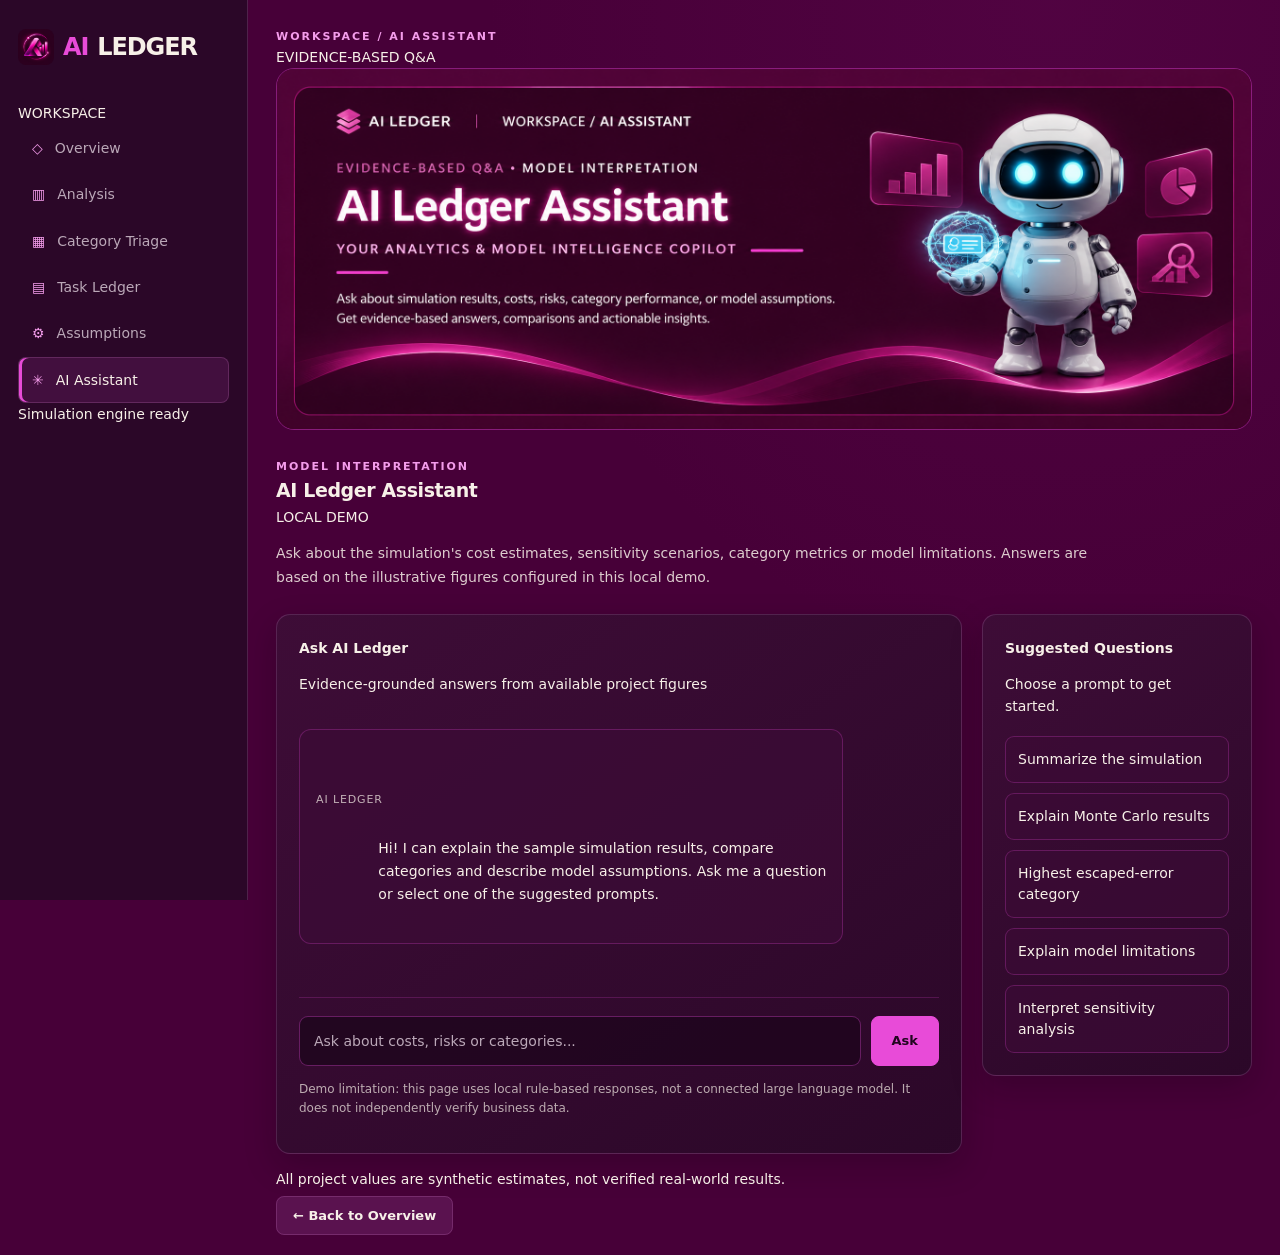
==== commit 2e9b5ced: "Complete AI Assistant data integration and Q&A" ====
--- a/ai-assistant.html
+++ b/ai-assistant.html
@@ -162,6 +162,12 @@
     </header>
 
     <section class="dashboard-section">
+      <div class="assistant-hero-banner">
+  <img
+    src="assets/ai-assistant-banner.png"
+    alt="AI Ledger Assistant — Analytics and Model Intelligence"
+  >
+</div>
       <div class="section-heading">
         <div>
           <div class="eyebrow">MODEL INTERPRETATION</div>
@@ -250,6 +256,46 @@
   const form = document.getElementById("chat-form");
   const input = document.getElementById("chat-input");
   const messages = document.getElementById("chat-messages");
+  let assistantData = {
+    simulation: null,
+    costs: null,
+    categories: null,
+    sensitivity: null
+};
+
+async function loadAssistantData() {
+    try {
+const [simulationResponse, costsResponse, categoryResponse, sensitivityResponse] = await Promise.all([
+    fetch("EXPORTS/simulation_summary.json", {
+        cache: "no-store"
+    }),
+    fetch("EXPORTS/cost_breakdown.json", {
+        cache: "no-store"
+    }),
+    fetch("EXPORTS/category_summary.json", {
+        cache: "no-store"
+    }),
+    fetch("EXPORTS/sensitivity.json", {
+          cache: "no-store"
+})
+]);
+
+   if (!simulationResponse.ok || !costsResponse.ok || !categoryResponse.ok || !sensitivityResponse.ok) {
+            throw new Error("Unable to load project exports.");
+        }
+
+        assistantData.simulation = await simulationResponse.json();
+        assistantData.costs = await costsResponse.json();
+        assistantData.categories = await categoryResponse.json();
+        assistantData.sensitivity = await sensitivityResponse.json();
+
+        console.log("AI Assistant data loaded:", assistantData);
+
+    } catch (error) {
+        console.error("Assistant data loading failed:", error);
+    }
+}
+loadAssistantData();
 
   function addMessage(role, text) {
     const message = document.createElement("div");
@@ -271,27 +317,163 @@
     const q = question.toLowerCase();
 
     if (q.includes("monte carlo") || q.includes("simulation results") ||
-        q.includes("summarize") || q.includes("summary")) {
-      return "The saved synthetic Monte Carlo output reports a P10 value of ₹38,676.21, a median (P50) of ₹42,072.73, a P90 value of ₹45,639.91 and a mean of ₹42,132.88. These figures describe the model's simulated outcomes, not guaranteed savings or verified business results.";
-    }
-
-    if (q.includes("escaped error") || q.includes("highest error") ||
-        q.includes("error rate") || q.includes("category")) {
-      return "The saved category summary reports these escaped-error rates: Complaints 3.15%, Technical 1.70%, Returns 1.43%, Account 0.72%, and Billing 0.58%. Complaints has the highest rate in this synthetic sample. Review the category data and assumptions before making operational decisions.";
-    }
-
-    if (q.includes("sensitivity") || q.includes("sensitive")) {
-      return "The saved sensitivity analysis reports a base value of ₹42,107.59. Accuracy -2 percentage points gives ₹37,737.59; accuracy +2 points gives ₹46,477.59. Hourly cost -20% gives ₹30,256.47, while +20% gives ₹53,958.71. Doubling AI cost gives ₹41,707.59, and doubling error cost gives ₹27,359.59. These are assumption-dependent model outputs.";
-    }
-
-    if (q.includes("limitation") || q.includes("assumption") ||
-        q.includes("reliable") || q.includes("real world")) {
-      return "This project uses synthetic task records and illustrative cost, review and error assumptions. Its results depend on those inputs and should not be presented as measured business savings. Validate assumptions against real operational data and independently test the calculation logic before using it for decisions.";
-    }
-
-    if (q.includes("cost") || q.includes("expense") || q.includes("value")) {
-      return "The saved model summary reports a median net value of ₹42,072.73. Its cost breakdown includes AI cost ₹400, escaped errors ₹15,703.97, review cost ₹28,113.16 and rework cost ₹5,354.33. These are synthetic estimates; the net value should be interpreted alongside the model assumptions.";
-    }
+    q.includes("summarize") || q.includes("summary")) {
+
+    const simulation = assistantData.simulation;
+
+    if (!simulation) {
+        return "Simulation data is not available. Please refresh the page.";
+    }
+
+    const result = simulation.net_value_after_setup;
+
+    return `Here is the latest Monte Carlo simulation summary:
+
+P10: ₹${result.p10.toLocaleString("en-IN")}
+Median (P50): ₹${result.p50.toLocaleString("en-IN")}
+P90: ₹${result.p90.toLocaleString("en-IN")}
+Mean: ₹${result.mean.toLocaleString("en-IN")}
+
+Probability of positive value: ${(result.probability_positive * 100).toFixed(2)}%
+
+These are synthetic estimates based on the current model assumptions, not guaranteed business savings.`;
+}
+
+    
+if (q.includes("escaped error") || q.includes("highest error") ||
+    q.includes("error rate") || q.includes("category")) {
+
+    const categories = assistantData.categories;
+
+    if (!categories || categories.length === 0) {
+        return "Category data is not available. Please refresh the page.";
+    }
+
+    const sortedCategories = [...categories].sort(
+        (a, b) => b.escaped_error_rate - a.escaped_error_rate
+    );
+
+    const categoryDetails = sortedCategories.map(item =>
+        `${item.category}: ${(item.escaped_error_rate * 100).toFixed(2)}% escaped-error rate | ${item.verdict}`
+    ).join("\n");
+
+    const highest = sortedCategories[0];
+
+    return `Here is the latest category risk analysis:
+
+${categoryDetails}
+
+Highest escaped-error rate: ${highest.category} (${(highest.escaped_error_rate * 100).toFixed(2)}%).
+
+Net value per task for ${highest.category}: ₹${Number(highest.net_per_task).toFixed(2)}.
+
+These figures are based on synthetic simulation data, not verified business results.`;
+}
+
+ 
+if (q.includes("sensitivity") || q.includes("sensitive")) {
+
+    const scenarios = assistantData.sensitivity;
+
+    if (!scenarios || scenarios.length === 0) {
+        return "Sensitivity data is not available. Please refresh the page.";
+    }
+
+    const base = scenarios.find(item =>
+        item.scenario.toLowerCase() === "base case"
+    );
+
+    if (!base) {
+        return "Base case data is missing from sensitivity analysis.";
+    }
+
+    const scenarioDetails = scenarios
+        .filter(item => item !== base)
+        .map(item => {
+            const difference =
+                item.net_value_after_setup - base.net_value_after_setup;
+
+            const direction = difference >= 0 ? "increase" : "decrease";
+
+            return `${item.scenario}: ₹${item.net_value_after_setup.toLocaleString("en-IN", {
+                maximumFractionDigits: 2
+            })} (${direction} of ₹${Math.abs(difference).toLocaleString("en-IN", {
+                maximumFractionDigits: 2
+            })})`;
+        })
+        .join("\n");
+
+    return `Here is the latest sensitivity analysis:
+
+Base case net value after setup: ₹${base.net_value_after_setup.toLocaleString("en-IN", {
+        maximumFractionDigits: 2
+    })}
+
+${scenarioDetails}
+
+These are synthetic scenario estimates, not verified real-world results.`;
+}
+
+
+
+if (q.includes("limitation") || q.includes("assumption") ||
+    q.includes("reliable") || q.includes("real world")) {
+
+    return `AI Ledger Model Limitations:
+
+1. Synthetic dataset:
+The model uses 20,000 simulated task records, not actual company transactions.
+
+2. Assumption-based inputs:
+Hourly labour cost, AI processing cost, escaped-error cost, review time and rework time are configurable assumptions.
+
+3. Category assumptions:
+Accuracy, error severity, review time and task distribution are simulated for five categories.
+
+4. Monte Carlo uncertainty:
+Simulation results represent possible outcomes under the configured assumptions. They are not guaranteed savings.
+
+5. No real-world validation:
+The model has not been validated against a live business deployment or measured pilot results.
+
+Recommendation:
+Validate these assumptions using real operational data and a controlled pilot before making financial or automation decisions.`;
+}
+
+   
+if (q.includes("cost") || q.includes("expense") || q.includes("value")) {
+    const costs = assistantData.costs;
+    const simulation = assistantData.simulation;
+
+    if (!costs || !simulation) {
+        return "Cost or simulation data is not available. Please refresh the page.";
+    }
+
+    const costDetails = costs.map(item =>
+        `${item.component}: ₹${Number(item.cost).toLocaleString("en-IN", {
+            maximumFractionDigits: 2
+        })}`
+    ).join("\n");
+
+    const totalCost = costs.reduce(
+        (total, item) => total + Number(item.cost),
+        0
+    );
+
+    return `Here is the latest AI Ledger cost breakdown:
+
+${costDetails}
+
+Total operating cost: ₹${totalCost.toLocaleString("en-IN", {
+        maximumFractionDigits: 2
+    })}
+
+Median net value after setup: ₹${simulation.net_value_after_setup.p50.toLocaleString("en-IN", {
+        maximumFractionDigits: 2
+    })}
+
+These are synthetic estimates based on the current model assumptions.`;
+}
 
     return "I can currently answer questions about the saved Monte Carlo results, sensitivity analysis, category escaped-error rates, cost breakdown and model limitations. Try asking about one of those topics. This local demo does not call an external AI service.";
   }
--- a/styles.css
+++ b/styles.css
@@ -361,31 +361,31 @@
 }
 
 .chart-card {
-  min-height: 280px;
-  padding: 20px;
-  overflow: hidden;
+    min-height: 250px;
+    padding: 18px;
+    overflow: hidden;
 }
 
 .chart-card.wide {
-  grid-column: 1 / -1;
+    grid-column: 1 / -1;
 }
 
 .chart-title {
-  margin: 0 0 18px;
-  font-size: 14px;
-  font-weight: 700;
+    margin: 0 0 14px;
+    font-size: 14px;
+    font-weight: 700;
 }
 
 .chart-title span {
-  color: var(--mauve);
-  font-size: 11px;
-  font-weight: 500;
+    color: var(--mauve);
+    font-size: 11px;
+    font-weight: 500;
 }
 
 .chart-container {
     position: relative;
     width: 100%;
-    height: 260px;
+    height: 220px;
     min-height: 0;
     overflow: hidden;
 }
@@ -394,9 +394,9 @@
 .chart-container canvas {
     display: block;
     width: 100%;
-    height: 260px !important;
+    height: 220px !important;
     max-width: 100%;
-    max-height: 260px;
+    max-height: 220px;
 }
 /* Controls */
 
@@ -1996,4 +1996,694 @@
 .insight-card:hover .icon-efficiency {
     box-shadow: 0 0 12px #36cfff,
                 0 0 28px rgba(54, 207, 255, 0.45);
+}
+
+/* =====================================
+   ANALYSIS PAGE - HERO BANNER
+===================================== */
+
+.analysis-hero {
+    position: relative;
+    min-height: 290px;
+    width: 100%;
+    margin: 12px 0 30px;
+    padding: 42px 48px;
+    display: flex;
+    align-items: center;
+    overflow: hidden;
+
+    background:
+        linear-gradient(
+            90deg,
+            rgba(42, 0, 34, 0.97) 0%,
+            rgba(42, 0, 34, 0.88) 42%,
+            rgba(42, 0, 34, 0.12) 100%
+        ),
+        url("assets/financial-analysis-hero.png");
+
+    background-size: cover;
+    background-position: center;
+    background-repeat: no-repeat;
+
+    border: 1px solid rgba(232, 75, 216, 0.38);
+    border-radius: 22px;
+
+    box-shadow:
+        0 12px 35px rgba(0, 0, 0, 0.22),
+        inset 0 0 35px rgba(232, 75, 216, 0.06);
+}
+
+.analysis-hero-content {
+    position: relative;
+    z-index: 2;
+    max-width: 620px;
+}
+
+.analysis-hero-label {
+    display: block;
+    color: #E84BD8;
+    font-size: 12px;
+    font-weight: 700;
+    letter-spacing: 3px;
+    margin-bottom: 14px;
+}
+
+.analysis-hero h1 {
+    color: #FFF0FC;
+    font-size: clamp(28px, 3vw, 42px);
+    font-weight: 800;
+    line-height: 1.15;
+    margin: 0 0 14px;
+}
+
+.analysis-hero p {
+    color: #D9BFD5;
+    font-size: 15px;
+    line-height: 1.7;
+    margin: 0 0 20px;
+    max-width: 570px;
+}
+
+.analysis-hero-badge {
+    display: inline-flex;
+    align-items: center;
+    gap: 9px;
+    padding: 9px 15px;
+    border: 1px solid rgba(232, 75, 216, 0.5);
+    border-radius: 30px;
+    background: rgba(90, 18, 79, 0.48);
+    color: #F49CEB;
+    font-size: 11px;
+    font-weight: 700;
+    letter-spacing: 1.5px;
+}
+
+.analysis-hero-badge .status-dot {
+    width: 7px;
+    height: 7px;
+    border-radius: 50%;
+    background: #20F59B;
+    box-shadow: 0 0 10px #20F59B;
+}
+
+@media (max-width: 768px) {
+    .analysis-hero {
+        min-height: 300px;
+        padding: 28px 22px;
+        background-position: 65% center;
+    }
+
+    .analysis-hero-content {
+        max-width: 100%;
+    }
+
+    .analysis-hero p {
+        font-size: 13px;
+    }
+}
+
+/* =====================================
+   AI LEDGER - PREMIUM ANALYSIS KPI CARDS
+===================================== */
+
+.kpi-grid .premium-kpi {
+    position: relative;
+    overflow: hidden;
+    display: flex;
+    flex-direction: column;
+    justify-content: space-between;
+    min-height: 175px;
+    padding: 24px;
+    border: 1px solid var(--kpi-color);
+    border-radius: 18px;
+    background: linear-gradient(
+        145deg,
+        rgba(255,255,255,0.055),
+        rgba(20,0,25,0.55)
+    );
+    box-shadow: 0 0 14px var(--kpi-glow);
+    transition: transform 0.35s ease,
+                box-shadow 0.35s ease,
+                border-color 0.35s ease;
+}
+
+.premium-kpi:hover {
+    transform: translateY(-9px) scale(1.025);
+    box-shadow: 0 12px 32px var(--kpi-glow);
+}
+
+.ai-kpi {
+    --kpi-color: #22d3ff;
+    --kpi-glow: rgba(34,211,255,0.25);
+}
+
+.review-kpi {
+    --kpi-color: #ff4bd8;
+    --kpi-glow: rgba(255,75,216,0.25);
+}
+
+.rework-kpi {
+    --kpi-color: #ff9d42;
+    --kpi-glow: rgba(255,157,66,0.25);
+}
+
+.error-kpi {
+    --kpi-color: #a879ff;
+    --kpi-glow: rgba(168,121,255,0.25);
+}
+
+.premium-kpi .kpi-icon {
+    display: flex;
+    align-items: center;
+    justify-content: center;
+    width: 48px;
+    height: 48px;
+    margin-bottom: 18px;
+    border: 1px solid var(--kpi-color);
+    border-radius: 13px;
+    color: var(--kpi-color);
+    background: var(--kpi-glow);
+    font-size: 25px;
+    font-weight: 700;
+    box-shadow: 0 0 18px var(--kpi-glow);
+    transition: transform 0.3s ease, box-shadow 0.3s ease;
+}
+
+.premium-kpi:hover .kpi-icon {
+    transform: scale(1.13);
+    box-shadow: 0 0 26px var(--kpi-glow);
+}
+
+.premium-kpi .kpi-content {
+    position: relative;
+    z-index: 1;
+}
+
+.premium-kpi .kpi-value {
+    color: var(--kpi-color);
+    text-shadow: 0 0 14px var(--kpi-glow);
+}
+
+.premium-kpi .kpi-mini-chart {
+    display: flex;
+    align-items: flex-end;
+    gap: 5px;
+    height: 35px;
+    margin-top: 18px;
+}
+
+.premium-kpi .kpi-mini-chart span {
+    display: block;
+    width: 7px;
+    height: 35%;
+    border-radius: 5px 5px 0 0;
+    background: var(--kpi-color);
+    box-shadow: 0 0 10px var(--kpi-glow);
+    animation: kpiBarPulse 1.4s ease-in-out infinite alternate;
+}
+
+.premium-kpi .kpi-mini-chart span:nth-child(2) {
+    height: 55%;
+    animation-delay: 0.15s;
+}
+
+.premium-kpi .kpi-mini-chart span:nth-child(3) {
+    height: 75%;
+    animation-delay: 0.3s;
+}
+
+.premium-kpi .kpi-mini-chart span:nth-child(4) {
+    height: 45%;
+    animation-delay: 0.45s;
+}
+
+.premium-kpi .kpi-mini-chart span:nth-child(5) {
+    height: 90%;
+    animation-delay: 0.6s;
+}
+
+.premium-kpi .kpi-mini-chart span:nth-child(6) {
+    height: 65%;
+    animation-delay: 0.75s;
+}
+
+@keyframes kpiBarPulse {
+    from { opacity: 0.55; }
+    to {
+        opacity: 1;
+        filter: brightness(1.5);
+    }
+}
+
+@media (prefers-reduced-motion: reduce) {
+    .premium-kpi,
+    .premium-kpi .kpi-icon {
+        transition: none;
+    }
+
+    .premium-kpi .kpi-mini-chart span {
+        animation: none;
+    }
+}
+/* Waterfall Chart Interactions */
+.analysis-chart rect {
+    transition: opacity 0.2s ease, filter 0.2s ease;
+    cursor: pointer;
+}
+
+.analysis-chart rect:hover {
+    opacity: 0.85;
+    filter: brightness(1.2) drop-shadow(0 0 7px rgba(232, 75, 216, 0.35));
+}
+/* Category Triage Banner */
+.category-banner {
+    width: 100%;
+    height: 300px;
+    overflow: hidden;
+    border-radius: 18px;
+    margin-bottom: 24px;
+}
+
+.category-banner img {
+    width: 100%;
+    height: 100%;
+    display: block;
+    object-fit: cover;
+    object-position: center;
+}
+
+/* CATEGORY TRIAGE KPI CARDS */
+
+.category-kpi-grid {
+    display: grid;
+    grid-template-columns: repeat(4, minmax(0, 1fr));
+    gap: 16px;
+    margin: 24px 0;
+}
+
+.category-kpi-card {
+    position: relative;
+    min-width: 0;
+    min-height: 145px;
+    padding: 23px;
+    border: 1px solid rgba(232, 75, 216, 0.35);
+    border-radius: 18px;
+    background: linear-gradient(
+        145deg,
+        #5A124F,
+        #2A0828
+    );
+    box-shadow: 0 8px 26px rgba(0, 0, 0, 0.16);
+    overflow: hidden;
+    transition: transform 0.25s ease, border-color 0.25s ease;
+}
+
+.category-kpi-card:hover {
+    transform: translateY(-4px);
+    border-color: #E84BD8;
+}
+
+.category-kpi-label {
+    display: block;
+    color: #CDB8CA;
+    font-size: 11px;
+    font-weight: 600;
+    letter-spacing: 1px;
+    margin-bottom: 17px;
+}
+
+.category-kpi-card h2 {
+    color: #F49CEB;
+    font-size: 30px;
+    font-weight: 800;
+    margin: 0 0 10px;
+}
+
+.category-kpi-card p {
+    color: #D8C4D5;
+    font-size: 12px;
+    margin: 0;
+}
+
+@media (max-width: 1000px) {
+    .category-kpi-grid {
+        grid-template-columns: repeat(2, minmax(0, 1fr));
+    }
+}
+
+@media (max-width: 600px) {
+    .category-kpi-grid {
+        grid-template-columns: 1fr;
+    }
+}
+
+/* CATEGORY KPI INDIVIDUAL NEON GLOW */
+
+.category-kpi-card.kpi-cyan {
+    --card-glow: #20C9F5;
+    border-color: rgba(32, 201, 245, 0.55);
+    box-shadow: 0 0 15px rgba(32, 201, 245, 0.12);
+}
+
+.category-kpi-card.kpi-magenta {
+    --card-glow: #E84BD8;
+    border-color: rgba(232, 75, 216, 0.55);
+    box-shadow: 0 0 15px rgba(232, 75, 216, 0.14);
+}
+
+.category-kpi-card.kpi-amber {
+    --card-glow: #F5A623;
+    border-color: rgba(245, 166, 35, 0.55);
+    box-shadow: 0 0 15px rgba(245, 166, 35, 0.12);
+}
+
+.category-kpi-card.kpi-violet {
+    --card-glow: #A879FF;
+    border-color: rgba(168, 121, 255, 0.55);
+    box-shadow: 0 0 15px rgba(168, 121, 255, 0.12);
+}
+
+/* Individual KPI number colors */
+.category-kpi-card.kpi-cyan h2,
+.category-kpi-card.kpi-magenta h2,
+.category-kpi-card.kpi-amber h2,
+.category-kpi-card.kpi-violet h2 {
+    color: var(--card-glow);
+}
+
+/* Hover glow */
+.category-kpi-card.kpi-cyan:hover,
+.category-kpi-card.kpi-magenta:hover,
+.category-kpi-card.kpi-amber:hover,
+.category-kpi-card.kpi-violet:hover {
+    border-color: var(--card-glow);
+    box-shadow: 0 0 24px color-mix(in srgb, var(--card-glow) 30%, transparent);
+}
+/* CATEGORY TRIAGE NAVIGATION TABS */
+.category-tabs {
+    display: flex;
+    align-items: center;
+    gap: 10px;
+    flex-wrap: wrap;
+    padding: 12px;
+    margin: 22px 0;
+    background: linear-gradient(145deg, #2A0828, #310C30);
+    border: 1px solid rgba(232, 75, 216, 0.22);
+    border-radius: 14px;
+}
+
+.category-tab {
+    padding: 11px 20px;
+    color: #D8C4D5;
+    background: transparent;
+    border: 1px solid transparent;
+    border-radius: 9px;
+    font-size: 13px;
+    font-family: inherit;
+    cursor: pointer;
+    transition: all 0.25s ease;
+}
+
+.category-tab:hover {
+    color: #FFFFFF;
+    background: rgba(232, 75, 216, 0.10);
+    border-color: rgba(232, 75, 216, 0.35);
+}
+
+.category-tab.active {
+    color: #FFFFFF;
+    background: linear-gradient(135deg, #7A176F, #470038);
+    border-color: #E84BD8;
+    box-shadow: 0 0 14px rgba(232, 75, 216, 0.28);
+}
+
+.category-tab:focus-visible {
+    outline: 2px solid #F49CEB;
+    outline-offset: 3px;
+}
+/* CATEGORY TRIAGE TAB PANELS */
+.category-panel {
+    display: none;
+}
+
+.category-panel.active {
+    display: block;
+}
+/* Task Ledger Banner */
+.task-ledger-banner {
+    width: 100%;
+    height: auto;
+    padding: 0;
+    margin: 18px 0 24px;
+    overflow: hidden;
+    border: 1px solid rgba(232, 75, 216, 0.35);
+    border-radius: 14px;
+    line-height: 0;
+}
+
+.task-ledger-banner img {
+    width: 100%;
+    height: auto;
+    display: block;
+    object-fit: contain;
+    object-position: center;
+    vertical-align: top;
+}
+/* Fix Task Ledger Banner Empty Space */
+.page-banner.task-ledger-banner {
+    width: 100%;
+    height: auto;
+    min-height: 0;
+    padding: 0;
+    margin: 18px 0 24px;
+    display: block;
+    overflow: hidden;
+}
+
+.page-banner.task-ledger-banner img {
+    width: 100%;
+    height: auto;
+    display: block;
+    object-fit: contain;
+    vertical-align: top;
+}
+/* Task Ledger Banner - Compact Layout */
+.page-banner.task-ledger-banner {
+    width: 100%;
+    height: 190px !important;
+    min-height: 190px !important;
+   padding: 8px !important;
+box-sizing: border-box;
+    margin: 18px 0 24px !important;
+    overflow: hidden;
+    display: block;
+    border-radius: 14px;
+}
+
+.page-banner.task-ledger-banner img {
+    width: 100%;
+    height: 100% !important;
+    display: block;
+   object-fit: cover;
+    object-position: center;
+}
+/* TASK LEDGER - TRANSACTION TABLE DESIGN */
+
+#ledger-table {
+    width: 100%;
+    border-collapse: separate;
+    border-spacing: 0;
+    min-width: 900px;
+    background: rgba(42, 8, 40, 0.35);
+}
+
+#ledger-table thead th {
+    background: #2A0828;
+    color: #D8C4D5;
+    font-size: 14px;
+    font-weight: 700;
+    letter-spacing: 0.06em;
+    text-transform: uppercase;
+    padding: 15px 16px;
+    border-bottom: 1px solid rgba(232, 75, 216, 0.25);
+    white-space: nowrap;
+}
+
+#ledger-table tbody td {
+    padding: 15px 16px;
+    font-size: 15px;
+    font-weight: 600;
+    color: #F4EAF3;
+    border-bottom: 1px solid rgba(232, 75, 216, 0.13);
+    white-space: nowrap;
+}
+
+#ledger-table tbody tr {
+    transition: background 0.2s ease;
+}
+
+#ledger-table tbody tr:hover {
+    background: rgba(232, 75, 216, 0.09);
+}
+
+#ledger-table tbody tr:last-child td {
+    border-bottom: none;
+}
+/* Task Ledger Category Badges */
+.ledger-category-badge {
+    display: inline-flex;
+    align-items: center;
+    padding: 5px 11px;
+    border-radius: 20px;
+    font-size: 12px;
+    font-weight: 700;
+    letter-spacing: 0.3px;
+    border: 1px solid transparent;
+}
+
+.ledger-category-badge.account {
+    color: #B99AFF;
+    background: rgba(185, 154, 255, 0.12);
+    border-color: rgba(185, 154, 255, 0.3);
+}
+
+.ledger-category-badge.billing {
+    color: #42D6B0;
+    background: rgba(66, 214, 176, 0.12);
+    border-color: rgba(66, 214, 176, 0.3);
+}
+
+.ledger-category-badge.complaints {
+    color: #FF5C7A;
+    background: rgba(255, 92, 122, 0.12);
+    border-color: rgba(255, 92, 122, 0.3);
+}
+
+.ledger-category-badge.returns {
+    color: #FFBD4A;
+    background: rgba(255, 189, 74, 0.12);
+    border-color: rgba(255, 189, 74, 0.3);
+}
+
+.ledger-category-badge.technical {
+    color: #54B8FF;
+    background: rgba(84, 184, 255, 0.12);
+    border-color: rgba(84, 184, 255, 0.3);
+}
+/* Assumptions Page Banner */
+.assumptions-hero {
+    width: 100%;
+    margin: 0 0 24px;
+    border: 1px solid rgba(232, 75, 216, 0.35);
+    border-radius: 18px;
+    overflow: hidden;
+    line-height: 0;
+}
+
+.assumptions-hero img {
+    display: block;
+    width: 100%;
+    max-width: 100%;
+    height: auto;
+    object-fit: contain;
+}
+/* Scenario Comparison - AI Ledger */
+
+.scenario-comparison-card {
+    border: 1px solid rgba(232, 75, 216, 0.3);
+    background: linear-gradient(
+        145deg,
+        rgba(90, 18, 79, 0.22),
+        rgba(42, 8, 40, 0.72)
+    );
+}
+
+#scenario-comparison-status {
+    padding: 16px 20px;
+    margin: 18px 0;
+    border: 1px solid rgba(232, 75, 216, 0.25);
+    border-radius: 12px;
+    background: rgba(90, 18, 79, 0.2);
+    color: #F49CEB;
+}
+
+.scenario-comparison-grid {
+    display: grid;
+    grid-template-columns: repeat(2, minmax(0, 1fr));
+    gap: 14px;
+    margin: 20px 0 28px;
+}
+
+.comparison-metric {
+    padding: 20px;
+    border: 1px solid rgba(232, 75, 216, 0.28);
+    border-radius: 14px;
+    background: rgba(42, 8, 40, 0.75);
+    display: flex;
+    flex-direction: column;
+    gap: 12px;
+}
+
+.comparison-metric span {
+    color: #CDB8CA;
+    font-size: 13px;
+}
+
+.comparison-metric strong {
+    color: #E84BD8;
+    font-size: 25px;
+    font-weight: 700;
+}
+
+#scenario-comparison-content h4 {
+    color: #F49CEB;
+    font-size: 16px;
+    margin: 28px 0 14px;
+}
+
+.scenario-comparison-table {
+    width: 100%;
+    border-collapse: collapse;
+    min-width: 480px;
+    background: rgba(42, 8, 40, 0.35);
+}
+
+.scenario-comparison-table th {
+    padding: 16px;
+    text-align: left;
+    color: #F49CEB;
+    font-size: 11px;
+    letter-spacing: 0.07em;
+    text-transform: uppercase;
+    border-bottom: 1px solid rgba(232, 75, 216, 0.3);
+}
+
+.scenario-comparison-table td {
+    padding: 17px 16px;
+    color: #F4EAF3;
+    font-size: 14px;
+    border-bottom: 1px solid rgba(232, 75, 216, 0.15);
+}
+
+.scenario-comparison-table tbody tr:hover {
+    background: rgba(232, 75, 216, 0.07);
+}
+
+@media (max-width: 700px) {
+    .scenario-comparison-grid {
+        grid-template-columns: 1fr;
+    }
+}
+.assistant-hero-banner {
+  width: 100%;
+  margin-bottom: 28px;
+  overflow: hidden;
+  border-radius: 18px;
+  border: 1px solid rgba(230, 72, 220, 0.4);
+}
+
+.assistant-hero-banner img {
+  display: block;
+  width: 100%;
+  height: auto;
 }
